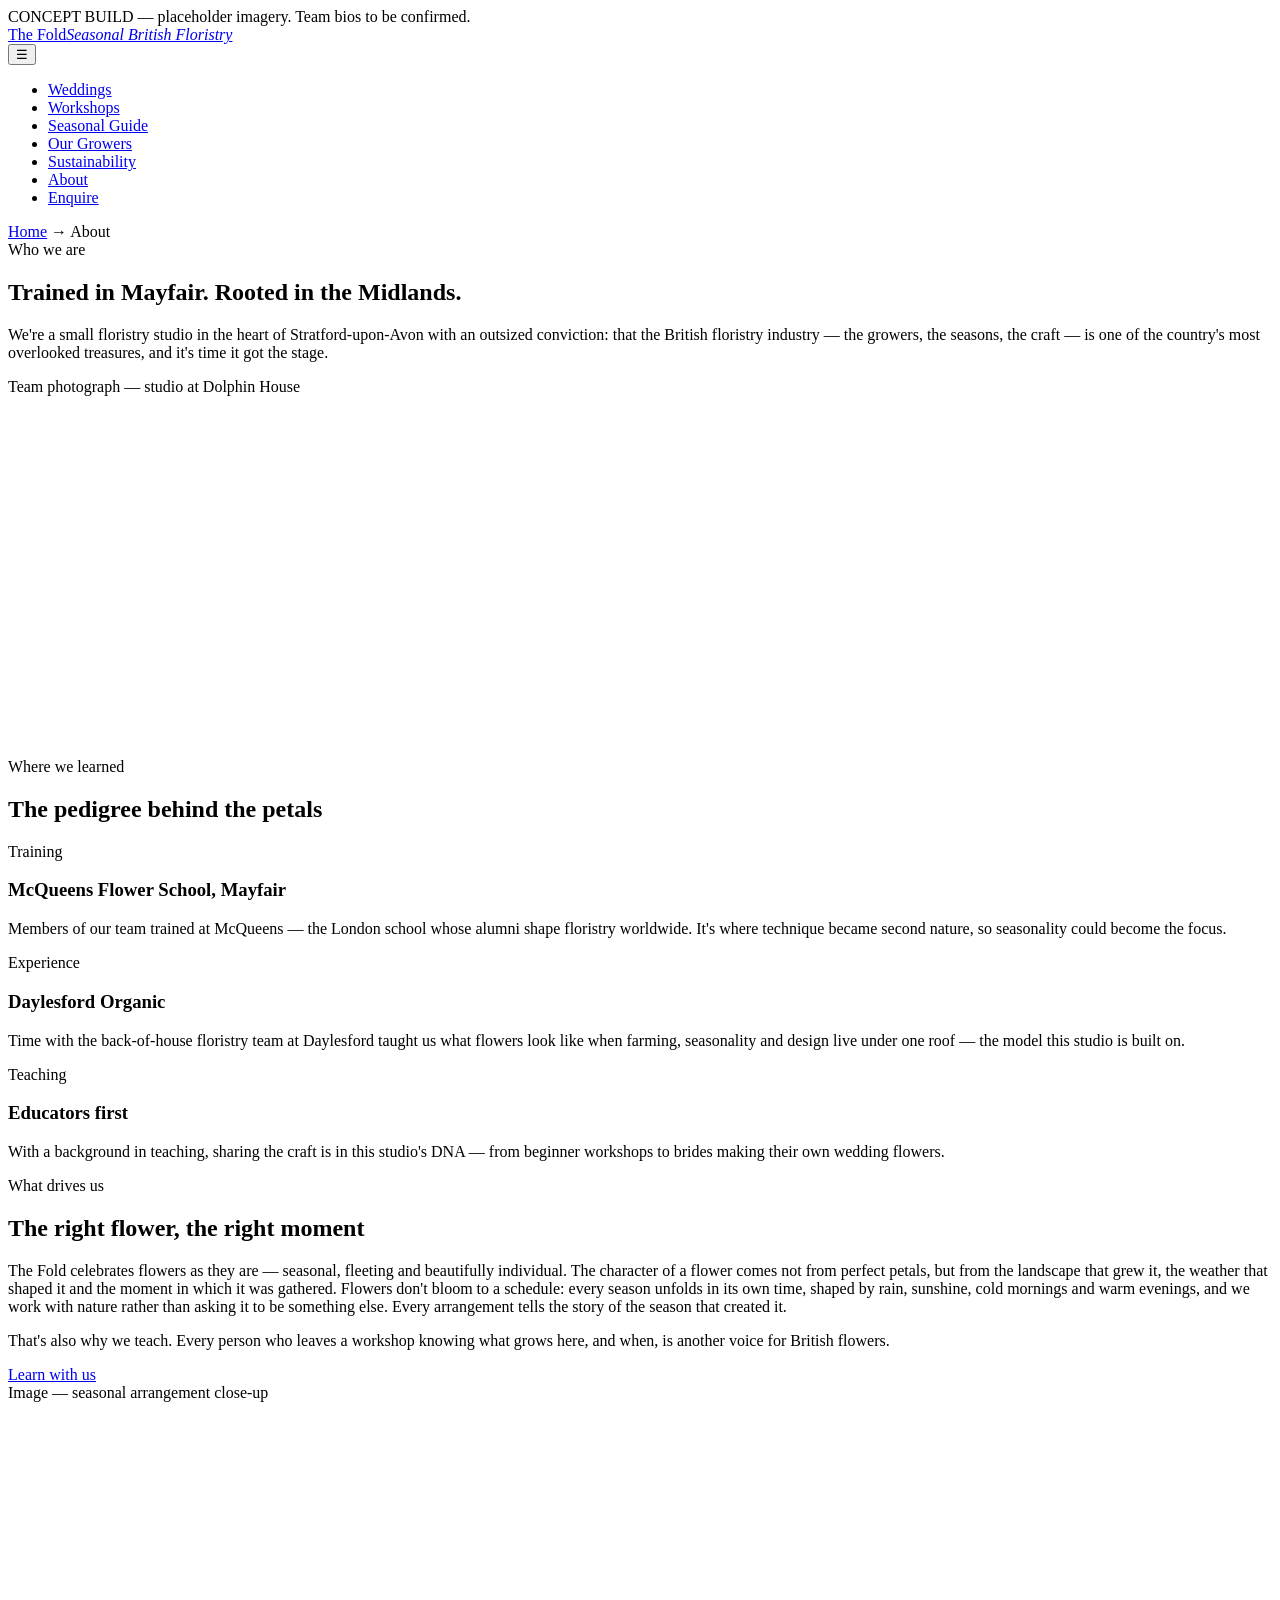
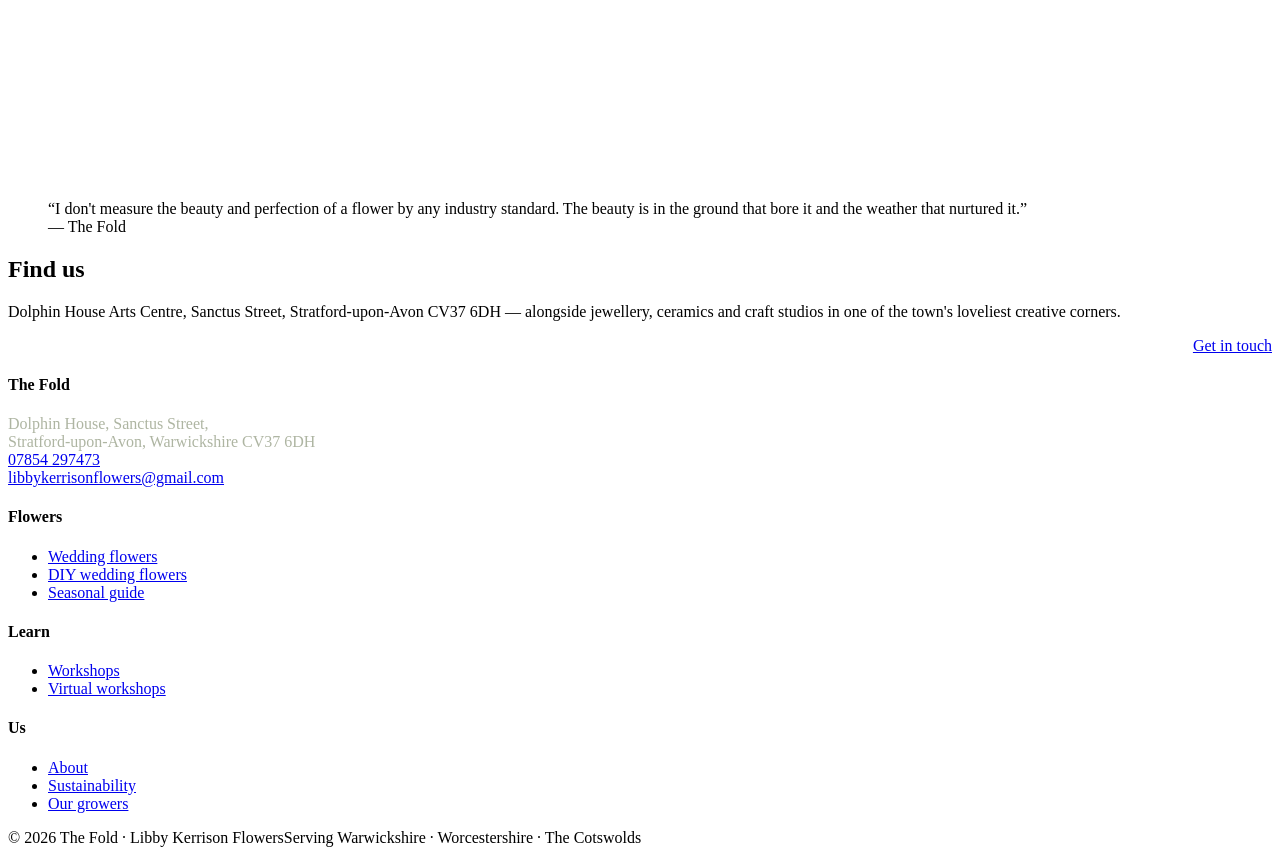
==== about.html @ e468b346 "New Pages" ====
<!DOCTYPE html>
<html lang="en-GB">
<head>
<meta charset="UTF-8">
<meta name="viewport" content="width=device-width, initial-scale=1">
<title>About Us — McQueens-Trained Florists Championing British Flowers | The Fold Floristry, Stratford-upon-Avon</title>
<meta name="description" content="A Stratford-upon-Avon floristry studio with training from McQueens Flower School, Mayfair, and Daylesford Organic — on a mission to get the most out of the overlooked British floristry industry.">
<link rel="canonical" href="https://libbykerrisonflowers.co.uk/about">
<link rel="preconnect" href="https://fonts.googleapis.com">
<link rel="preconnect" href="https://fonts.gstatic.com" crossorigin>
<link href="https://fonts.googleapis.com/css2?family=Fraunces:opsz,wght@9..144,400;9..144,560;9..144,600&family=Inter:wght@400;500;600;700&display=swap" rel="stylesheet">
<link rel="stylesheet" href="css/style.css">
</head>
<body>
<div class="placeholder-note">CONCEPT BUILD — placeholder imagery. Team bios to be confirmed.</div>
<header class="site">
  <div class="nav">
    <a class="logo" href="index.html">The Fold<em>Seasonal British Floristry</em></a>
    <nav aria-label="Main">
      <button class="burger" aria-label="Menu">☰</button>
      <ul>
        <li><a href="weddings.html">Weddings</a></li>
        <li><a href="workshops.html">Workshops</a></li>
        <li><a href="seasonal-guide.html">Seasonal Guide</a></li>
        <li><a href="british-grown-flowers.html">Our Growers</a></li>
        <li><a href="sustainable-floristry.html">Sustainability</a></li>
        <li><a href="about.html">About</a></li>
        <li><a class="cta" href="weddings.html#enquire">Enquire</a></li>
      </ul>
    </nav>
  </div>
</header>

<main>
<div class="wrap crumbs"><a href="index.html">Home</a> → About</div>
<section class="page-hero">
  <div class="wrap split">
    <div>
      <span class="eyebrow">Who we are</span>
      <h1>Trained in Mayfair. Rooted in the Midlands.</h1>
      <p class="lede">We're a small floristry studio in the heart of Stratford-upon-Avon with an outsized conviction: that the British floristry industry — the growers, the seasons, the craft — is one of the country's most overlooked treasures, and it's time it got the stage.</p>
    </div>
    <div class="ph ph-1" style="min-height:380px"><span>Team photograph — studio at Dolphin House</span></div>
  </div>
</section>

<section>
  <div class="wrap">
    <span class="eyebrow">Where we learned</span>
    <h2>The pedigree behind the petals</h2>
    <div class="grid3">
      <article class="card reveal"><span class="tag">Training</span><h3>McQueens Flower School, Mayfair</h3><p>Members of our team trained at McQueens — the London school whose alumni shape floristry worldwide. It's where technique became second nature, so seasonality could become the focus.</p></article>
      <article class="card reveal"><span class="tag">Experience</span><h3>Daylesford Organic</h3><p>Time with the back-of-house floristry team at Daylesford taught us what flowers look like when farming, seasonality and design live under one roof — the model this studio is built on.</p></article>
      <article class="card reveal"><span class="tag">Teaching</span><h3>Educators first</h3><p>With a background in teaching, sharing the craft is in this studio's DNA — from beginner workshops to brides making their own wedding flowers.</p></article>
    </div>
  </div>
</section>

<section class="band-sage">
  <div class="wrap split">
    <div class="reveal">
      <span class="eyebrow">What drives us</span>
      <h2>The right flower, the right moment</h2>
      <p>The Fold celebrates flowers as they are — seasonal, fleeting and beautifully individual. The character of a flower comes not from perfect petals, but from the landscape that grew it, the weather that shaped it and the moment in which it was gathered. Flowers don't bloom to a schedule: every season unfolds in its own time, shaped by rain, sunshine, cold mornings and warm evenings, and we work with nature rather than asking it to be something else. Every arrangement tells the story of the season that created it.</p>
      <p style="margin-top:12px">That's also why we teach. Every person who leaves a workshop knowing what grows here, and when, is another voice for British flowers.</p>
      <a class="btn btn-primary" style="margin-top:16px" href="workshops.html">Learn with us</a>
    </div>
    <div class="ph ph-3" style="min-height:400px"><span>Image — seasonal arrangement close-up</span></div>
  </div>
</section>

<section class="tight">
  <div class="wrap">
    <blockquote class="reveal">“I don't measure the beauty and perfection of a flower by any industry standard. The beauty is in the ground that bore it and the weather that nurtured it.”<footer>— The Fold</footer></blockquote>
  </div>
</section>

<section class="band-clay tight">
  <div class="wrap split">
    <div><h2>Find us</h2><p>Dolphin House Arts Centre, Sanctus Street, Stratford-upon-Avon CV37 6DH — alongside jewellery, ceramics and craft studios in one of the town's loveliest creative corners.</p></div>
    <div style="text-align:right"><a class="btn btn-primary" href="weddings.html#enquire">Get in touch</a></div>
  </div>
</section>
</main>

<footer class="site">
  <div class="wrap">
    <div class="foot-grid">
      <div><h4>The Fold</h4><p style="color:#AEB5A2">Dolphin House, Sanctus Street,<br>Stratford-upon-Avon, Warwickshire CV37 6DH<br><a href="tel:+447854297473">07854 297473</a><br><a href="mailto:libbykerrisonflowers@gmail.com">libbykerrisonflowers@gmail.com</a></p></div>
      <div><h4>Flowers</h4><ul><li><a href="weddings.html">Wedding flowers</a></li><li><a href="diy-wedding-flowers.html">DIY wedding flowers</a></li><li><a href="seasonal-guide.html">Seasonal guide</a></li></ul></div>
      <div><h4>Learn</h4><ul><li><a href="workshops.html">Workshops</a></li><li><a href="workshops.html#virtual">Virtual workshops</a></li></ul></div>
      <div><h4>Us</h4><ul><li><a href="about.html">About</a></li><li><a href="sustainable-floristry.html">Sustainability</a></li><li><a href="british-grown-flowers.html">Our growers</a></li></ul></div>
    </div>
    <div class="legal"><span>© 2026 The Fold · Libby Kerrison Flowers</span><span>Serving Warwickshire · Worcestershire · The Cotswolds</span></div>
  </div>
</footer>
<script src="js/main.js"></script>
</body>
</html>
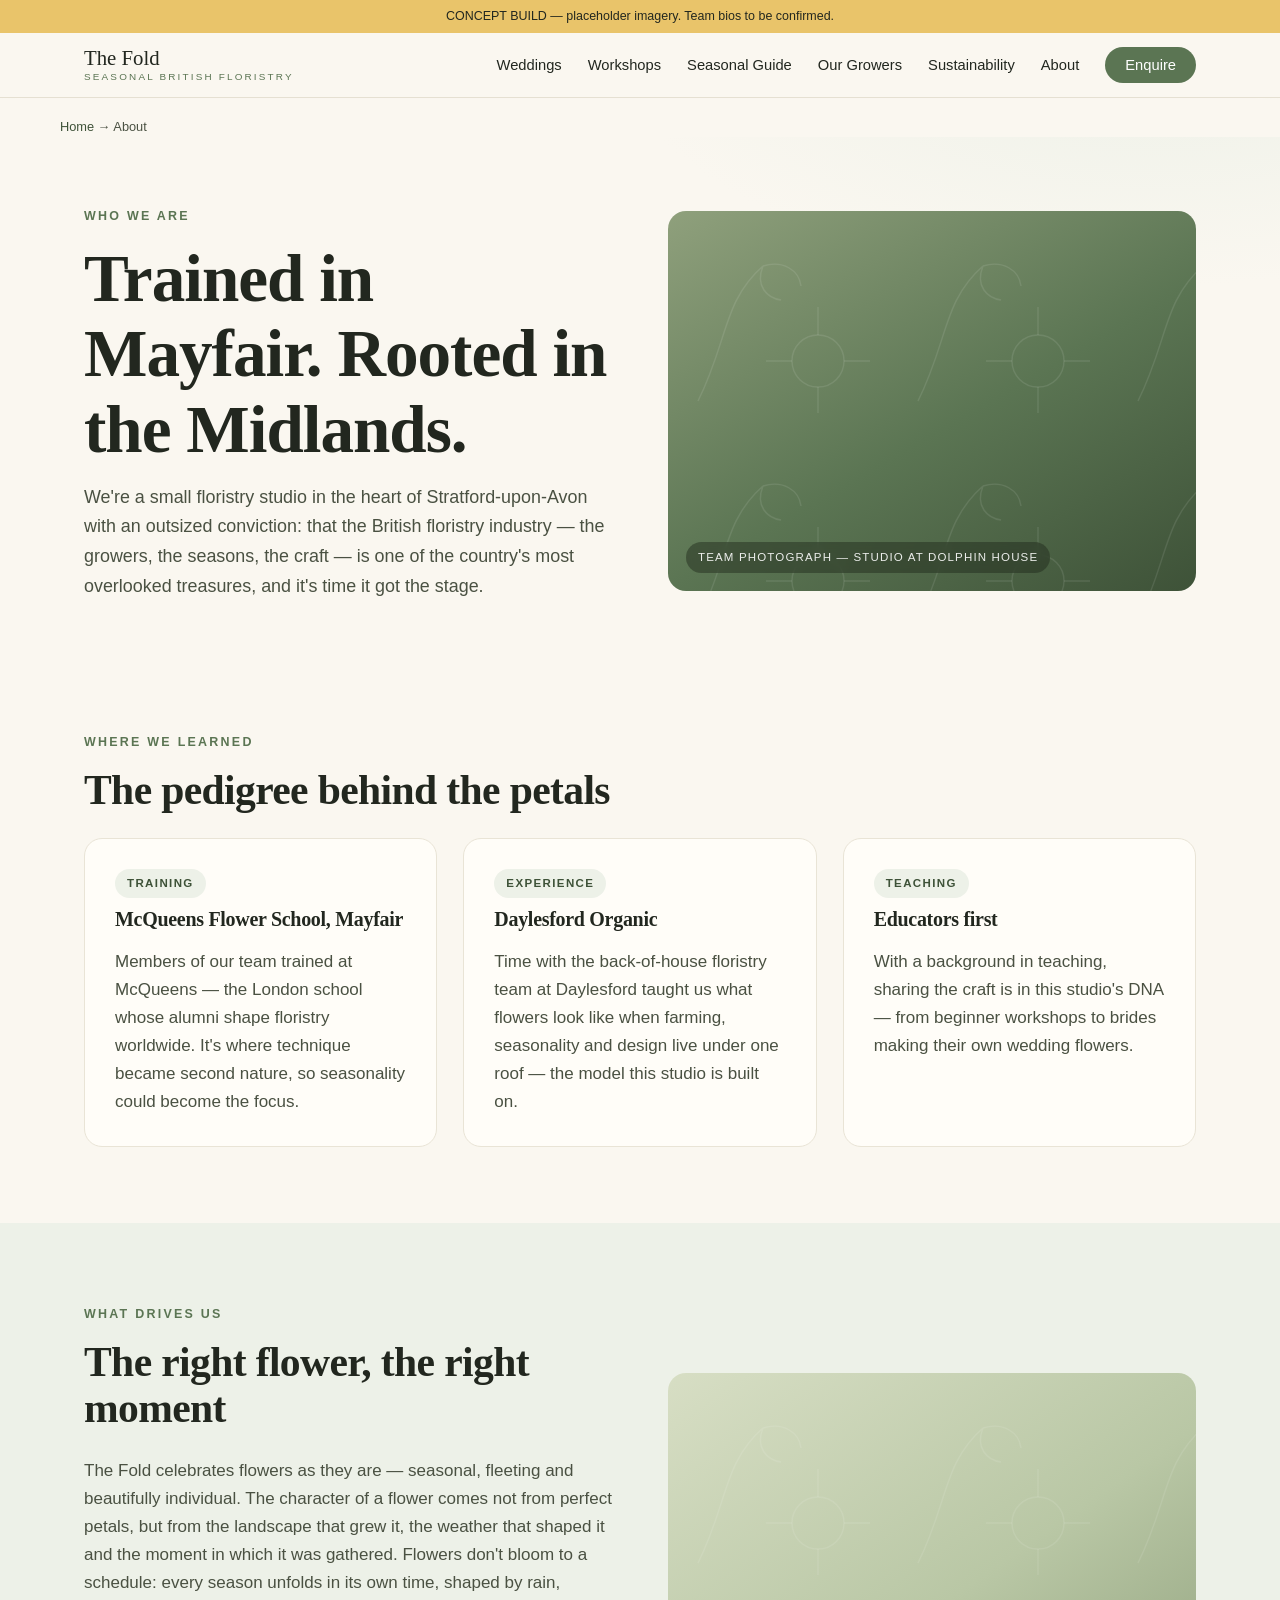
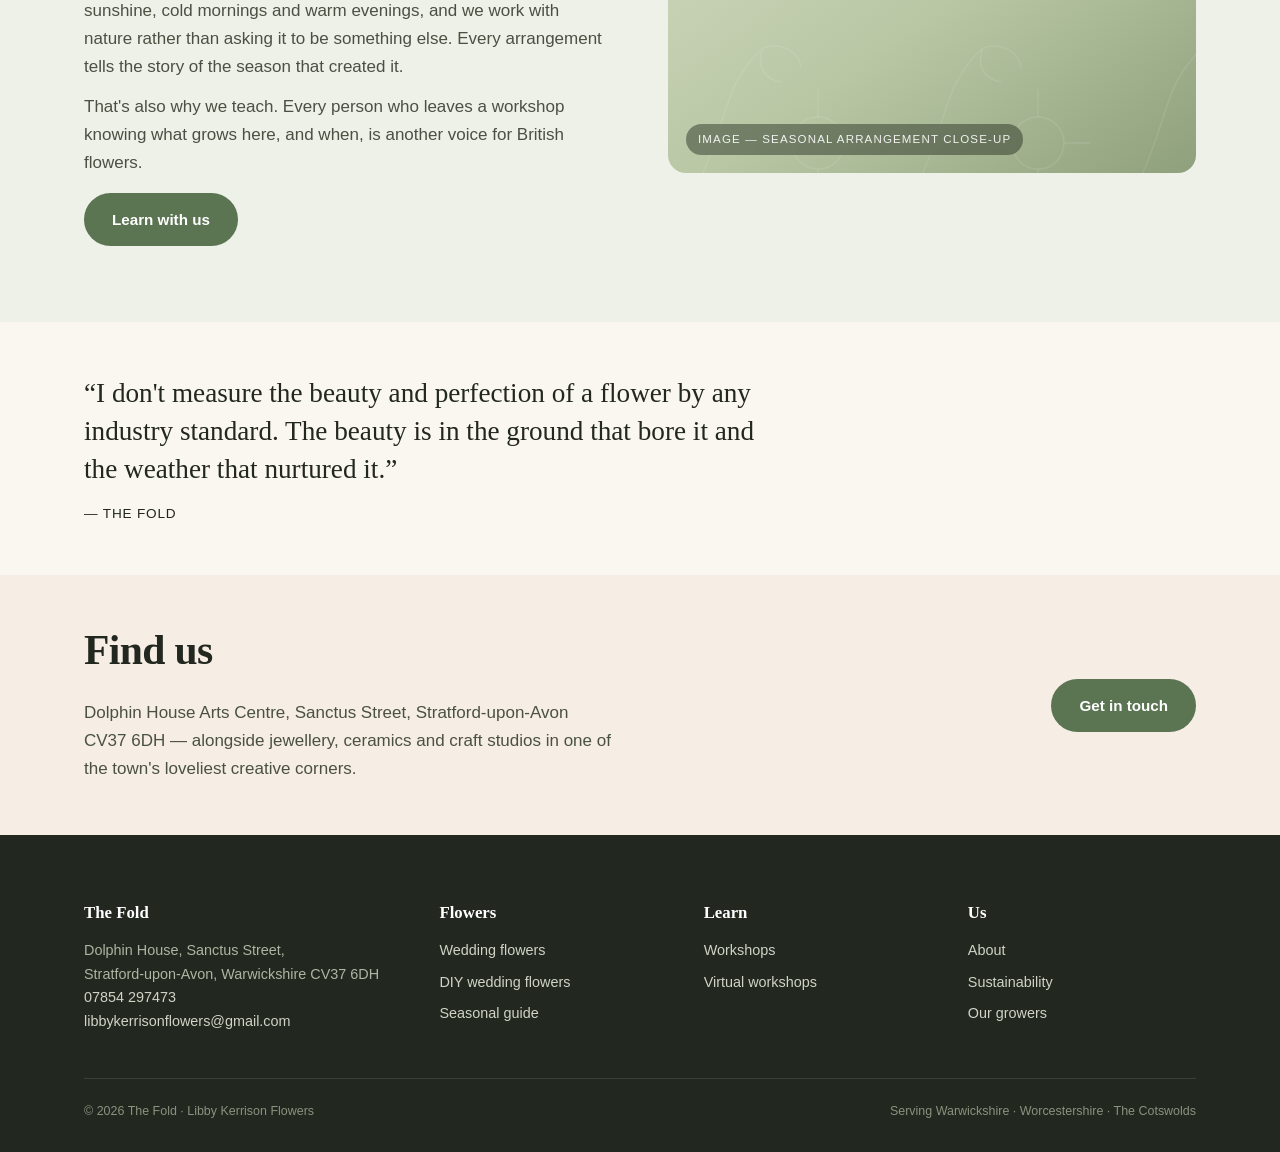
==== commit 4671ce7a: "Design Palette Updated" ====
--- a/about.html
+++ b/about.html
@@ -8,7 +8,7 @@
 <link rel="canonical" href="https://libbykerrisonflowers.co.uk/about">
 <link rel="preconnect" href="https://fonts.googleapis.com">
 <link rel="preconnect" href="https://fonts.gstatic.com" crossorigin>
-<link href="https://fonts.googleapis.com/css2?family=Fraunces:opsz,wght@9..144,400;9..144,560;9..144,600&family=Inter:wght@400;500;600;700&display=swap" rel="stylesheet">
+<link href="https://fonts.googleapis.com/css2?family=Newsreader:ital,opsz,wght@0,6..72,300;0,6..72,400;1,6..72,300&family=Schibsted+Grotesk:wght@400;500;600&display=swap" rel="stylesheet">
 <link rel="stylesheet" href="css/style.css">
 </head>
 <body>
--- a/css/style.css
+++ b/css/style.css
@@ -0,0 +1,175 @@
+/* The Fold — editorial/organic design system */
+:root{
+  --cream:#FAF7F0; --paper:#FFFDF8; --ink:#22271F; --ink-soft:#4A5142;
+  --sage:#5B7553; --sage-deep:#3E5238; --sage-tint:#EDF1E8;
+  --clay:#C4926E; --clay-tint:#F6EDE4;
+  --meadow:#B9C7A5; --sun:#E9C46A;
+  --serif:"Fraunces",Georgia,serif; --sans:"Inter",-apple-system,Segoe UI,sans-serif;
+  --max:1160px; --radius:18px;
+}
+*{margin:0;padding:0;box-sizing:border-box}
+html{scroll-behavior:smooth}
+body{font-family:var(--sans);color:var(--ink);background:var(--cream);line-height:1.65;font-size:17px}
+img{max-width:100%;display:block}
+a{color:var(--sage-deep)}
+h1,h2,h3,.serif{font-family:var(--serif);font-weight:560;line-height:1.12;letter-spacing:-.015em}
+h1{font-size:clamp(2.4rem,5.4vw,4.2rem)}
+h2{font-size:clamp(1.7rem,3.4vw,2.6rem);margin-bottom:.6em}
+h3{font-size:1.25rem;margin-bottom:.35em}
+p{color:var(--ink-soft)}
+.wrap{max-width:var(--max);margin:0 auto;padding:0 24px}
+.eyebrow{display:inline-block;font-size:.78rem;letter-spacing:.18em;text-transform:uppercase;color:var(--sage);font-weight:600;margin-bottom:14px}
+
+/* header */
+.top-note{background:var(--sage-deep);color:#fff;text-align:center;font-size:.8rem;padding:7px 16px}
+.top-note a{color:var(--sun);text-decoration:none;font-weight:600}
+header.site{position:sticky;top:0;z-index:50;background:rgba(250,247,240,.92);backdrop-filter:blur(10px);border-bottom:1px solid #E5E0D2}
+.nav{display:flex;align-items:center;justify-content:space-between;padding:14px 24px;max-width:var(--max);margin:0 auto}
+.logo{font-family:var(--serif);font-size:1.3rem;color:var(--ink);text-decoration:none;line-height:1.1}
+.logo em{display:block;font-family:var(--sans);font-style:normal;font-size:.62rem;letter-spacing:.22em;text-transform:uppercase;color:var(--sage);margin-top:3px}
+nav ul{display:flex;gap:26px;list-style:none;align-items:center}
+nav a{text-decoration:none;color:var(--ink);font-size:.92rem;font-weight:500}
+nav a:hover{color:var(--sage)}
+nav a.cta{background:var(--sage);color:#fff;padding:10px 20px;border-radius:999px;transition:background .2s}
+nav a.cta:hover{background:var(--sage-deep);color:#fff}
+.burger{display:none;background:none;border:none;font-size:1.6rem;cursor:pointer;color:var(--ink)}
+@media(max-width:880px){
+  .burger{display:block}
+  nav ul{display:none;position:absolute;top:100%;left:0;right:0;background:var(--paper);flex-direction:column;padding:22px;gap:16px;border-bottom:1px solid #E5E0D2;box-shadow:0 18px 30px rgba(30,35,25,.08)}
+  nav ul.open{display:flex}
+}
+
+/* hero */
+.hero{position:relative;overflow:hidden;padding:90px 0 70px;background:
+ radial-gradient(1100px 520px at 85% -10%, var(--sage-tint) 0%, transparent 60%),
+ radial-gradient(700px 420px at -8% 110%, var(--clay-tint) 0%, transparent 55%)}
+.hero .wrap{display:grid;grid-template-columns:1.15fr .85fr;gap:56px;align-items:center}
+.hero p.lede{font-size:1.15rem;margin:20px 0 30px;max-width:34em}
+.hero-art{position:relative;min-height:420px;border-radius:var(--radius)}
+@media(max-width:880px){.hero .wrap{grid-template-columns:1fr}.hero-art{min-height:300px}}
+
+/* buttons */
+.btn{display:inline-block;text-decoration:none;font-weight:600;font-size:.95rem;padding:14px 28px;border-radius:999px;transition:.2s}
+.btn-primary{background:var(--sage);color:#fff}
+.btn-primary:hover{background:var(--sage-deep)}
+.btn-ghost{border:1.5px solid var(--sage);color:var(--sage-deep);margin-left:12px}
+.btn-ghost:hover{background:var(--sage-tint)}
+.btn-clay{background:var(--clay);color:#fff}
+.btn-clay:hover{filter:brightness(.92)}
+
+/* sections */
+section{padding:76px 0}
+section.tight{padding:52px 0}
+.band-sage{background:var(--sage-tint)}
+.band-deep{background:var(--sage-deep);color:#fff}
+.band-deep h2,.band-deep h3{color:#fff}
+.band-deep p{color:#DCE4D4}
+.band-clay{background:var(--clay-tint)}
+.band-paper{background:var(--paper)}
+
+/* cards */
+.grid3{display:grid;grid-template-columns:repeat(3,1fr);gap:26px}
+.grid2{display:grid;grid-template-columns:repeat(2,1fr);gap:26px}
+@media(max-width:880px){.grid3,.grid2{grid-template-columns:1fr}}
+.card{background:var(--paper);border:1px solid #E9E4D6;border-radius:var(--radius);padding:30px;display:flex;flex-direction:column;gap:10px;transition:transform .25s,box-shadow .25s}
+.card:hover{transform:translateY(-4px);box-shadow:0 20px 40px rgba(45,55,38,.09)}
+.card .tag{align-self:flex-start;font-size:.72rem;letter-spacing:.12em;text-transform:uppercase;font-weight:700;color:var(--sage-deep);background:var(--sage-tint);padding:5px 12px;border-radius:999px}
+.card a.more{margin-top:auto;font-weight:600;text-decoration:none}
+.card a.more:after{content:" →"}
+
+/* image placeholders (concept build) */
+.ph{border-radius:var(--radius);position:relative;overflow:hidden;min-height:240px;display:flex;align-items:flex-end;padding:18px}
+.ph span{font-size:.72rem;letter-spacing:.1em;text-transform:uppercase;color:rgba(255,255,255,.9);background:rgba(30,38,26,.45);padding:6px 12px;border-radius:999px;backdrop-filter:blur(4px)}
+.ph-1{background:linear-gradient(150deg,#8FA07C,#5B7553 55%,#3E5238)}
+.ph-2{background:linear-gradient(160deg,#E4C9AC,#C4926E 60%,#9C6B4A)}
+.ph-3{background:linear-gradient(145deg,#D7DEC4,#B9C7A5 55%,#8FA07C)}
+.ph-4{background:linear-gradient(160deg,#F0DFA8,#E9C46A 60%,#C89B3C)}
+.ph-5{background:linear-gradient(150deg,#B7C4BB,#7E948A 60%,#54685F)}
+.ph:before{content:"";position:absolute;inset:0;background:url('data:image/svg+xml;utf8,<svg xmlns="http://www.w3.org/2000/svg" width="220" height="220" viewBox="0 0 220 220"><g fill="none" stroke="rgba(255,255,255,0.16)" stroke-width="1.4"><path d="M30 190 C60 130 55 90 95 55 M95 55 c-8 20 4 32 18 34 M95 55 c20-6 36 4 38 20"/><circle cx="150" cy="150" r="26"/><path d="M150 124 v-28 M150 176 v26 M124 150 h-26 M176 150 h26"/></g></svg>') repeat;opacity:.6}
+
+/* seasonal ticker */
+.ticker{border-block:1px solid #E5E0D2;background:var(--paper);overflow:hidden;padding:13px 0;white-space:nowrap}
+.ticker-inner{display:inline-block;animation:tick 38s linear infinite}
+.ticker span{font-family:var(--serif);font-size:.98rem;color:var(--sage-deep);margin:0 26px}
+.ticker b{color:var(--clay)}
+@keyframes tick{from{transform:translateX(0)}to{transform:translateX(-50%)}}
+
+/* split feature */
+.split{display:grid;grid-template-columns:1fr 1fr;gap:56px;align-items:center}
+@media(max-width:880px){.split{grid-template-columns:1fr}}
+.split .ph{min-height:380px}
+
+/* stat strip */
+.stats{display:grid;grid-template-columns:repeat(4,1fr);gap:18px;text-align:center}
+@media(max-width:880px){.stats{grid-template-columns:repeat(2,1fr)}}
+.stat b{display:block;font-family:var(--serif);font-size:2.1rem;color:var(--sage-deep)}
+.band-deep .stat b{color:var(--sun)}
+.stat small{font-size:.85rem;color:var(--ink-soft)}
+.band-deep .stat small{color:#C9D4BE}
+
+/* lists */
+.checks{list-style:none;display:grid;gap:12px;margin:18px 0}
+.checks li{padding-left:30px;position:relative;color:var(--ink-soft)}
+.checks li:before{content:"✿";position:absolute;left:0;color:var(--sage);font-size:1rem}
+
+/* season switcher */
+.season-tabs{display:flex;gap:10px;flex-wrap:wrap;margin:26px 0 34px}
+.season-tabs button{font-family:var(--serif);font-size:1rem;padding:11px 24px;border-radius:999px;border:1.5px solid #D8D2C0;background:var(--paper);cursor:pointer;transition:.2s;color:var(--ink)}
+.season-tabs button.active{background:var(--sage);border-color:var(--sage);color:#fff}
+.season-panel{display:none}
+.season-panel.active{display:block;animation:fade .45s}
+@keyframes fade{from{opacity:0;transform:translateY(8px)}to{opacity:1}}
+.flower-row{display:grid;grid-template-columns:150px 1fr 1fr;gap:18px;padding:20px 0;border-bottom:1px solid #E7E1D2;align-items:start}
+@media(max-width:760px){.flower-row{grid-template-columns:1fr}}
+.flower-row .name{font-family:var(--serif);font-size:1.12rem}
+.flower-row .name small{display:block;font-family:var(--sans);font-size:.76rem;color:var(--clay);letter-spacing:.08em;text-transform:uppercase;margin-top:4px}
+
+/* timeline */
+.steps{counter-reset:s;display:grid;gap:0}
+.step{position:relative;padding:0 0 34px 56px;counter-increment:s}
+.step:before{content:counter(s,decimal-leading-zero);position:absolute;left:0;top:-2px;font-family:var(--serif);color:var(--clay);font-size:1.15rem;font-weight:600}
+.step:after{content:"";position:absolute;left:14px;top:30px;bottom:8px;width:1px;background:#DAD3C0}
+.step:last-child:after{display:none}
+
+/* faq */
+details{border-bottom:1px solid #E5DFD0;padding:18px 0}
+details summary{font-family:var(--serif);font-size:1.08rem;cursor:pointer;list-style:none;display:flex;justify-content:space-between;align-items:center}
+details summary:after{content:"+";font-size:1.4rem;color:var(--sage);transition:.2s}
+details[open] summary:after{transform:rotate(45deg)}
+details p{padding-top:10px;max-width:56em}
+
+/* quote */
+blockquote{font-family:var(--serif);font-size:clamp(1.25rem,2.6vw,1.7rem);line-height:1.4;max-width:26em}
+blockquote footer{font-family:var(--sans);font-size:.85rem;margin-top:16px;letter-spacing:.06em;text-transform:uppercase}
+
+/* forms */
+form.enquiry{display:grid;gap:14px;background:var(--paper);border:1px solid #E9E4D6;border-radius:var(--radius);padding:32px}
+form.enquiry label{font-size:.85rem;font-weight:600}
+form.enquiry input,form.enquiry select,form.enquiry textarea{width:100%;padding:12px 14px;border:1px solid #D8D2C0;border-radius:10px;font-family:var(--sans);font-size:.95rem;background:#fff;margin-top:5px}
+form.enquiry .row{display:grid;grid-template-columns:1fr 1fr;gap:14px}
+@media(max-width:660px){form.enquiry .row{grid-template-columns:1fr}}
+
+/* footer */
+footer.site{background:var(--ink);color:#CFD4C6;padding:64px 0 30px;font-size:.9rem}
+footer.site h4{font-family:var(--serif);color:#fff;margin-bottom:12px;font-size:1.05rem}
+footer.site a{color:#CFD4C6;text-decoration:none}
+footer.site a:hover{color:var(--sun)}
+.foot-grid{display:grid;grid-template-columns:1.4fr 1fr 1fr 1fr;gap:36px;margin-bottom:44px}
+@media(max-width:880px){.foot-grid{grid-template-columns:1fr 1fr}}
+.foot-grid ul{list-style:none;display:grid;gap:8px}
+.legal{border-top:1px solid #3A4034;padding-top:22px;display:flex;justify-content:space-between;gap:16px;flex-wrap:wrap;font-size:.78rem;color:#8B927F}
+
+/* reveal */
+.reveal{opacity:0;transform:translateY(22px);transition:opacity .7s,transform .7s}
+.reveal.in{opacity:1;transform:none}
+
+/* breadcrumbs */
+.crumbs{font-size:.8rem;padding:18px 0 0;color:var(--ink-soft)}
+.crumbs a{text-decoration:none}
+
+/* page hero (interior) */
+.page-hero{padding:64px 0 50px;background:radial-gradient(900px 420px at 90% -20%,var(--sage-tint),transparent 60%)}
+.page-hero p.lede{font-size:1.12rem;max-width:40em;margin-top:16px}
+
+/* notice */
+.placeholder-note{background:var(--sun);color:var(--ink);font-size:.78rem;text-align:center;padding:6px}
